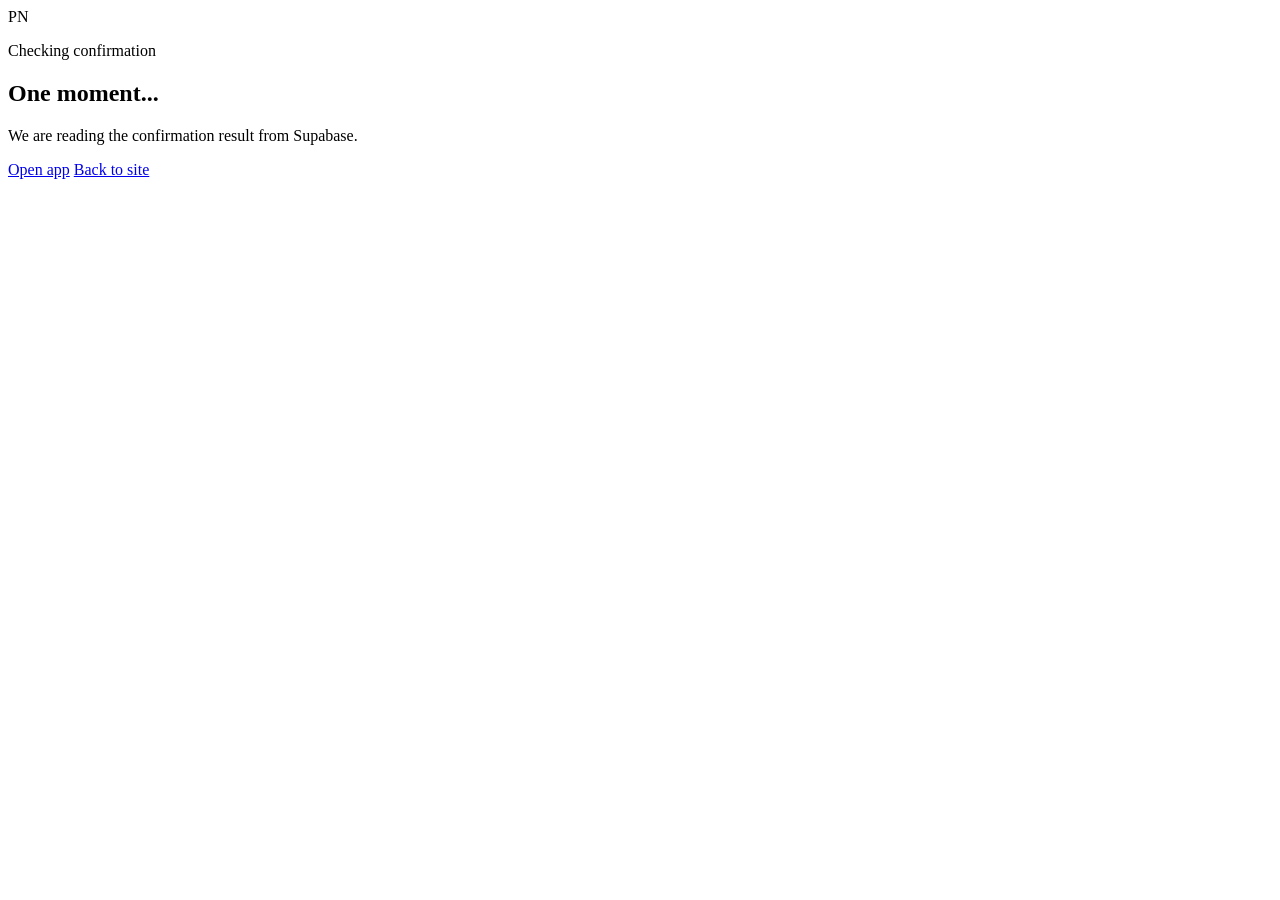
==== index.html @ fb75424d "Add files via upload" ====
<!doctype html>
<html lang="en">
<head>
  <meta charset="utf-8">
  <meta name="viewport" content="width=device-width, initial-scale=1">
  <title>Email confirmed | Private Notes</title>
  <meta name="description" content="Email confirmation redirect page for Private Notes.">
  <link rel="stylesheet" href="/assets/styles.css">
</head>
<body>
  <main class="center-shell">
    <section class="status-card" id="status-card">
      <div class="mark large">PN</div>
      <p class="eyebrow" id="eyebrow">Checking confirmation</p>
      <h1 id="title">One moment...</h1>
      <p class="lead" id="message">
        We are reading the confirmation result from Supabase.
      </p>
      <div class="actions centered">
        <a class="button primary" href="privatenotes://auth-callback/">Open app</a>
        <a class="button" href="/">Back to site</a>
      </div>
      <p class="small" id="details"></p>
    </section>
  </main>

  <script src="/assets/auth-callback.js"></script>
</body>
</html>
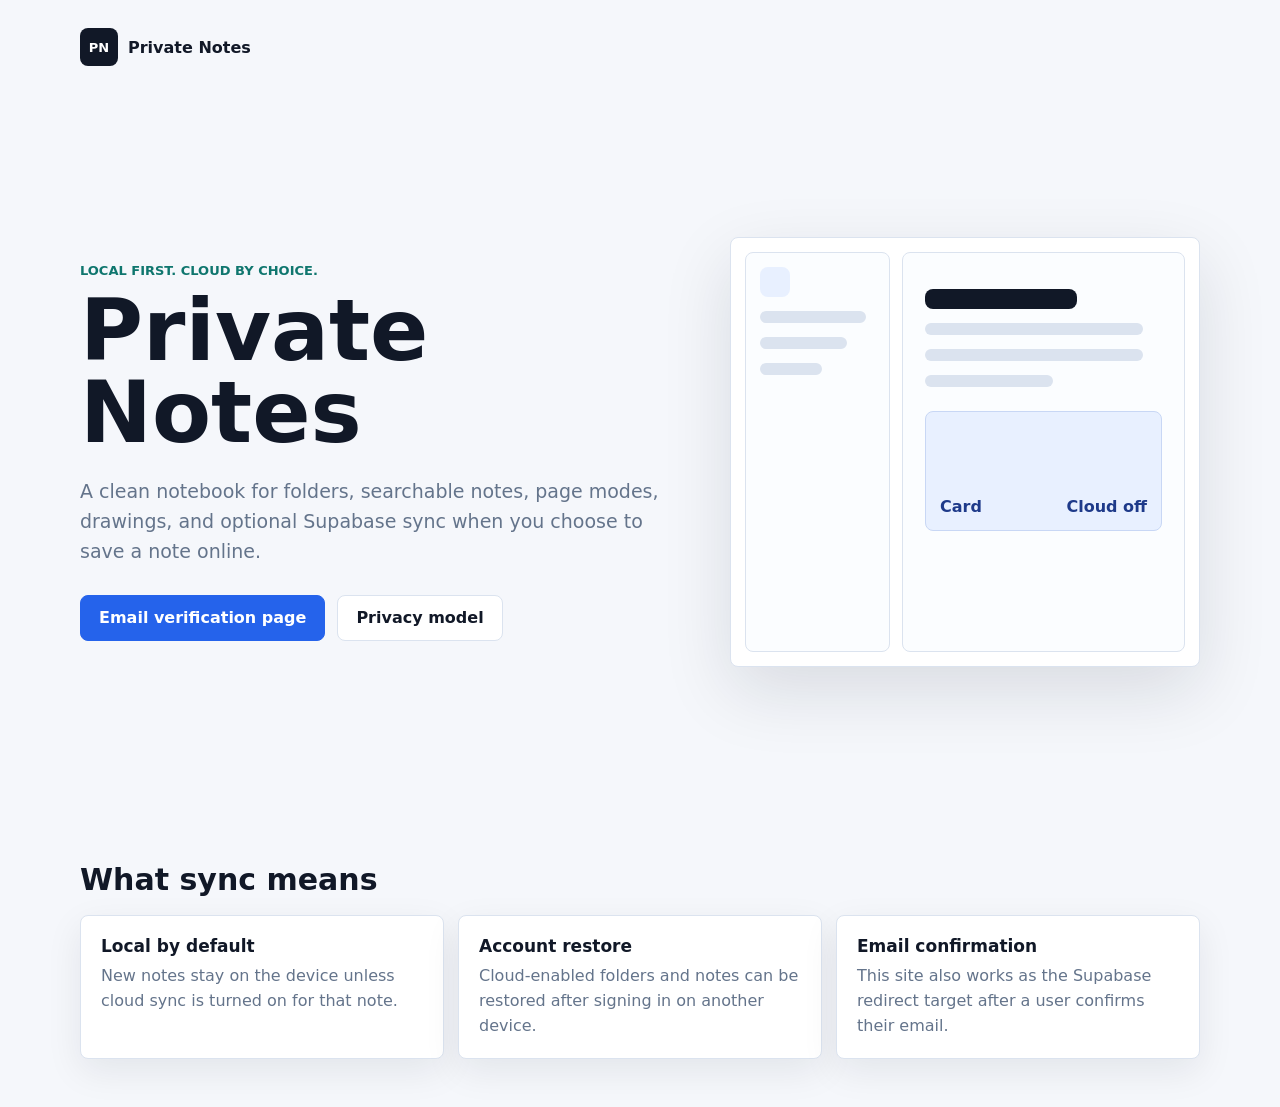
==== commit cea26cc7: "Add files via upload" ====
--- a/index.html
+++ b/index.html
@@ -3,27 +3,70 @@
 <head>
   <meta charset="utf-8">
   <meta name="viewport" content="width=device-width, initial-scale=1">
-  <title>Email confirmed | Private Notes</title>
-  <meta name="description" content="Email confirmation redirect page for Private Notes.">
+  <title>Private Notes</title>
+  <meta name="description" content="A private, local-first notes app with selective cloud sync.">
   <link rel="stylesheet" href="/assets/styles.css">
 </head>
 <body>
-  <main class="center-shell">
-    <section class="status-card" id="status-card">
-      <div class="mark large">PN</div>
-      <p class="eyebrow" id="eyebrow">Checking confirmation</p>
-      <h1 id="title">One moment...</h1>
-      <p class="lead" id="message">
-        We are reading the confirmation result from Supabase.
-      </p>
-      <div class="actions centered">
-        <a class="button primary" href="privatenotes://auth-callback/">Open app</a>
-        <a class="button" href="/">Back to site</a>
+  <main class="shell">
+    <section class="hero">
+      <div class="brand">
+        <div class="mark">PN</div>
+        <span>Private Notes</span>
       </div>
-      <p class="small" id="details"></p>
+
+      <div class="hero-grid">
+        <div class="copy">
+          <p class="eyebrow">Local first. Cloud by choice.</p>
+          <h1>Private Notes</h1>
+          <p class="lead">
+            A clean notebook for folders, searchable notes, page modes, drawings,
+            and optional Supabase sync when you choose to save a note online.
+          </p>
+          <div class="actions">
+            <a class="button primary" href="/auth/callback/">Email verification page</a>
+            <a class="button" href="#privacy">Privacy model</a>
+          </div>
+        </div>
+
+        <div class="preview" aria-label="Notes app preview">
+          <div class="preview-sidebar">
+            <div class="dot"></div>
+            <div class="line wide"></div>
+            <div class="line"></div>
+            <div class="line short"></div>
+          </div>
+          <div class="preview-note">
+            <div class="note-title"></div>
+            <div class="note-line"></div>
+            <div class="note-line"></div>
+            <div class="note-line short"></div>
+            <div class="note-card">
+              <span>Card</span>
+              <span>Cloud off</span>
+            </div>
+          </div>
+        </div>
+      </div>
+    </section>
+
+    <section id="privacy" class="section">
+      <h2>What sync means</h2>
+      <div class="cards">
+        <article>
+          <h3>Local by default</h3>
+          <p>New notes stay on the device unless cloud sync is turned on for that note.</p>
+        </article>
+        <article>
+          <h3>Account restore</h3>
+          <p>Cloud-enabled folders and notes can be restored after signing in on another device.</p>
+        </article>
+        <article>
+          <h3>Email confirmation</h3>
+          <p>This site also works as the Supabase redirect target after a user confirms their email.</p>
+        </article>
+      </div>
     </section>
   </main>
-
-  <script src="/assets/auth-callback.js"></script>
 </body>
 </html>
--- a/assets/styles.css
+++ b/assets/styles.css
@@ -0,0 +1,306 @@
+:root {
+  color-scheme: light;
+  --bg: #f5f7fb;
+  --panel: #ffffff;
+  --text: #111827;
+  --muted: #64748b;
+  --line: #dbe3ef;
+  --blue: #2563eb;
+  --teal: #0f766e;
+  --soft-blue: #e8f0ff;
+  --soft-teal: #e2f6f3;
+  --shadow: 0 24px 70px rgba(15, 23, 42, 0.12);
+}
+
+* {
+  box-sizing: border-box;
+}
+
+body {
+  margin: 0;
+  min-height: 100vh;
+  font-family: Inter, ui-sans-serif, system-ui, -apple-system, BlinkMacSystemFont, "Segoe UI", sans-serif;
+  background: var(--bg);
+  color: var(--text);
+}
+
+a {
+  color: inherit;
+}
+
+.shell {
+  width: min(1120px, calc(100% - 32px));
+  margin: 0 auto;
+  padding: 28px 0 48px;
+}
+
+.hero {
+  min-height: 88vh;
+  display: flex;
+  flex-direction: column;
+}
+
+.brand {
+  display: flex;
+  align-items: center;
+  gap: 10px;
+  font-weight: 800;
+}
+
+.mark {
+  width: 38px;
+  height: 38px;
+  display: grid;
+  place-items: center;
+  border-radius: 8px;
+  background: var(--text);
+  color: white;
+  font-size: 13px;
+  letter-spacing: 0;
+}
+
+.mark.large {
+  width: 52px;
+  height: 52px;
+  margin: 0 auto 18px;
+  font-size: 16px;
+}
+
+.hero-grid {
+  flex: 1;
+  display: grid;
+  grid-template-columns: minmax(0, 1fr) minmax(320px, 470px);
+  align-items: center;
+  gap: 42px;
+  padding: 46px 0 28px;
+}
+
+.copy {
+  max-width: 660px;
+}
+
+.eyebrow {
+  margin: 0 0 12px;
+  color: var(--teal);
+  font-size: 13px;
+  font-weight: 800;
+  text-transform: uppercase;
+}
+
+h1 {
+  margin: 0;
+  font-size: clamp(42px, 7vw, 86px);
+  line-height: 0.95;
+  letter-spacing: 0;
+}
+
+h2 {
+  margin: 0 0 18px;
+  font-size: 30px;
+  letter-spacing: 0;
+}
+
+h3 {
+  margin: 0 0 8px;
+  font-size: 17px;
+}
+
+.lead {
+  margin: 22px 0 0;
+  color: var(--muted);
+  font-size: 19px;
+  line-height: 1.6;
+}
+
+.actions {
+  display: flex;
+  flex-wrap: wrap;
+  gap: 12px;
+  margin-top: 28px;
+}
+
+.actions.centered {
+  justify-content: center;
+}
+
+.button {
+  display: inline-flex;
+  min-height: 46px;
+  align-items: center;
+  justify-content: center;
+  padding: 0 18px;
+  border: 1px solid var(--line);
+  border-radius: 8px;
+  background: white;
+  color: var(--text);
+  font-weight: 800;
+  text-decoration: none;
+}
+
+.button.primary {
+  border-color: var(--blue);
+  background: var(--blue);
+  color: white;
+}
+
+.preview {
+  min-height: 430px;
+  display: grid;
+  grid-template-columns: 145px 1fr;
+  gap: 12px;
+  padding: 14px;
+  border: 1px solid var(--line);
+  border-radius: 8px;
+  background: var(--panel);
+  box-shadow: var(--shadow);
+}
+
+.preview-sidebar,
+.preview-note {
+  border: 1px solid var(--line);
+  border-radius: 8px;
+  background: #fbfdff;
+}
+
+.preview-sidebar {
+  padding: 14px;
+}
+
+.dot {
+  width: 30px;
+  height: 30px;
+  border-radius: 8px;
+  background: var(--soft-blue);
+}
+
+.line,
+.note-line,
+.note-title {
+  height: 12px;
+  margin-top: 14px;
+  border-radius: 8px;
+  background: var(--line);
+}
+
+.line.wide {
+  width: 92%;
+}
+
+.line {
+  width: 76%;
+}
+
+.line.short,
+.note-line.short {
+  width: 54%;
+}
+
+.preview-note {
+  padding: 22px;
+}
+
+.note-title {
+  width: 64%;
+  height: 20px;
+  background: var(--text);
+}
+
+.note-line {
+  width: 92%;
+}
+
+.note-card {
+  min-height: 120px;
+  display: flex;
+  align-items: end;
+  justify-content: space-between;
+  margin-top: 24px;
+  padding: 14px;
+  border: 1px solid #c8d7f5;
+  border-radius: 8px;
+  background: var(--soft-blue);
+  color: #1e3a8a;
+  font-weight: 800;
+}
+
+.section {
+  padding: 42px 0 0;
+}
+
+.cards {
+  display: grid;
+  grid-template-columns: repeat(3, 1fr);
+  gap: 14px;
+}
+
+.cards article,
+.status-card {
+  border: 1px solid var(--line);
+  border-radius: 8px;
+  background: var(--panel);
+  box-shadow: 0 12px 36px rgba(15, 23, 42, 0.08);
+}
+
+.cards article {
+  padding: 20px;
+}
+
+.cards p {
+  margin: 0;
+  color: var(--muted);
+  line-height: 1.55;
+}
+
+.center-shell {
+  width: min(680px, calc(100% - 32px));
+  min-height: 100vh;
+  display: grid;
+  place-items: center;
+  margin: 0 auto;
+  padding: 36px 0;
+}
+
+.status-card {
+  width: 100%;
+  padding: 34px;
+  text-align: center;
+}
+
+.status-card h1 {
+  font-size: clamp(34px, 6vw, 58px);
+}
+
+.small {
+  margin: 20px 0 0;
+  color: var(--muted);
+  font-size: 13px;
+  line-height: 1.5;
+}
+
+.success .mark {
+  background: var(--teal);
+}
+
+.error .mark {
+  background: #dc2626;
+}
+
+@media (max-width: 820px) {
+  .hero-grid,
+  .cards {
+    grid-template-columns: 1fr;
+  }
+
+  .hero {
+    min-height: auto;
+  }
+
+  .preview {
+    min-height: 330px;
+    grid-template-columns: 112px 1fr;
+  }
+
+  .lead {
+    font-size: 17px;
+  }
+}
